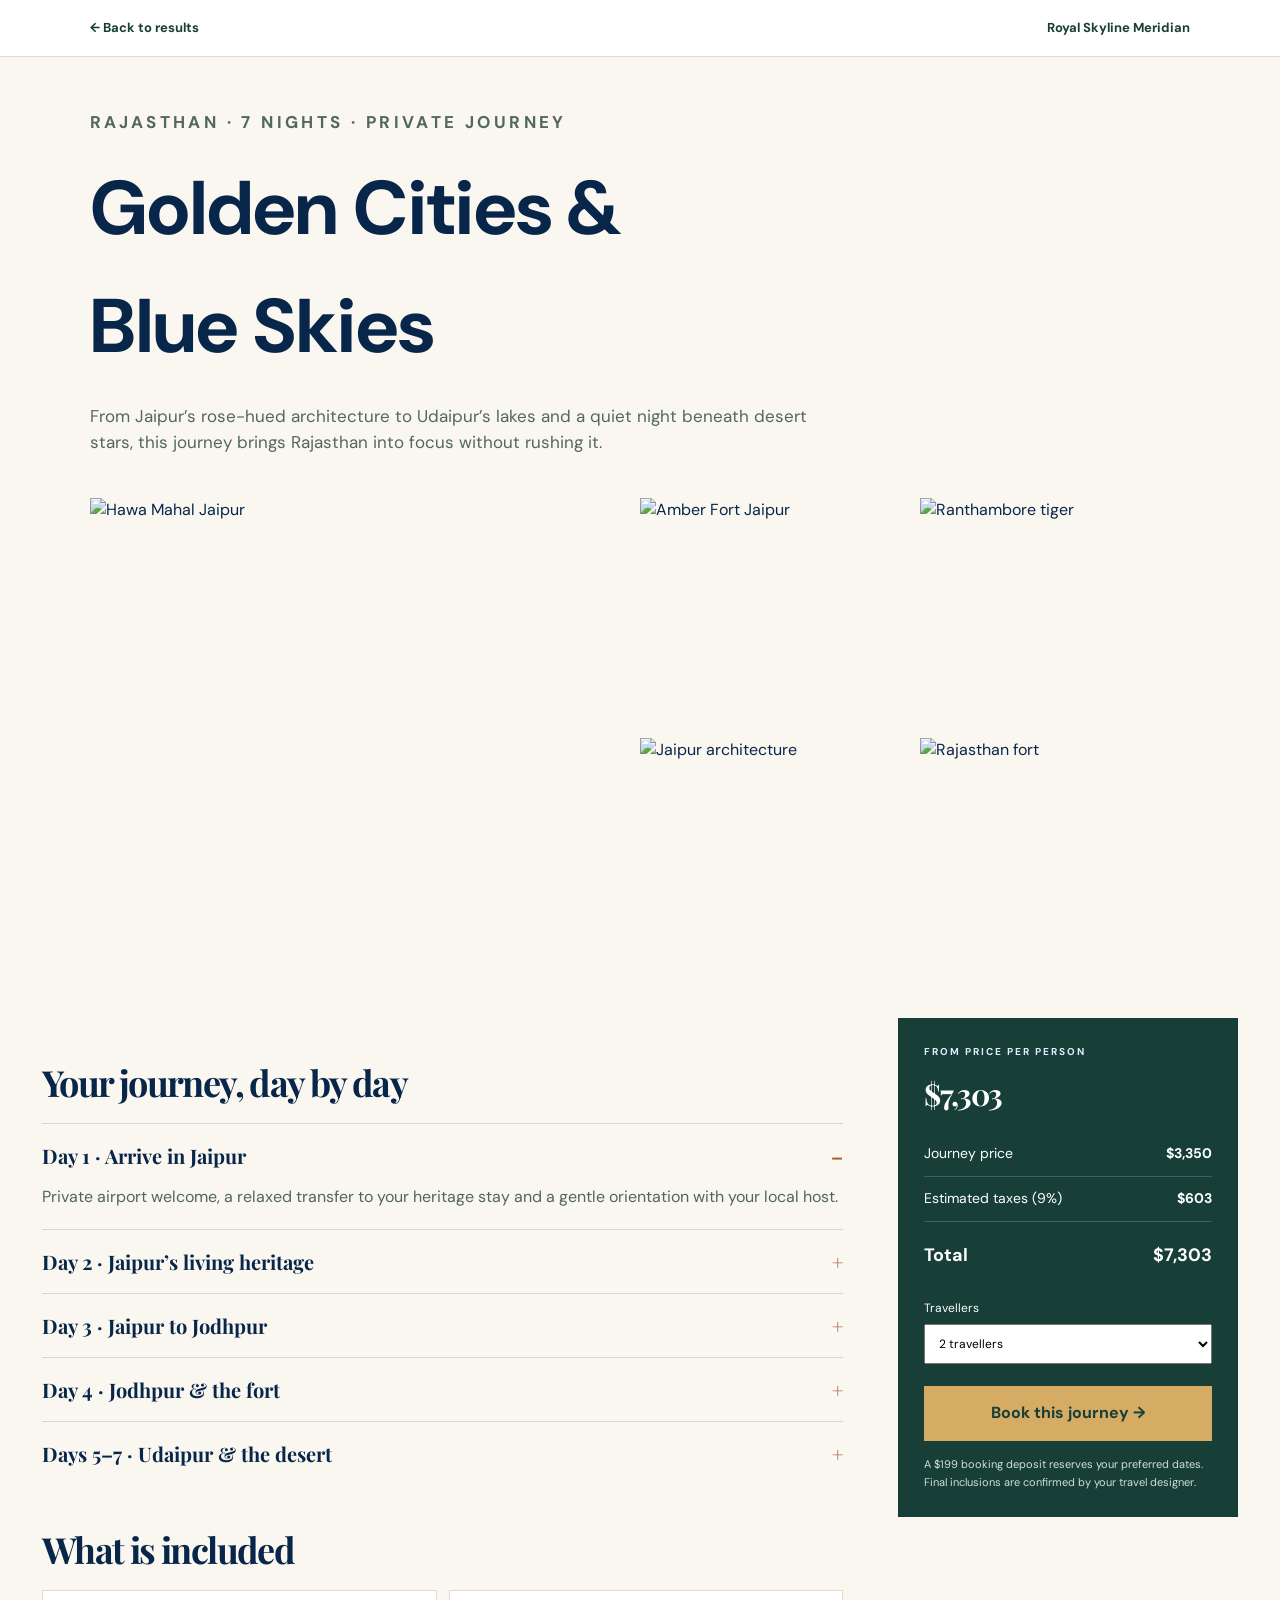
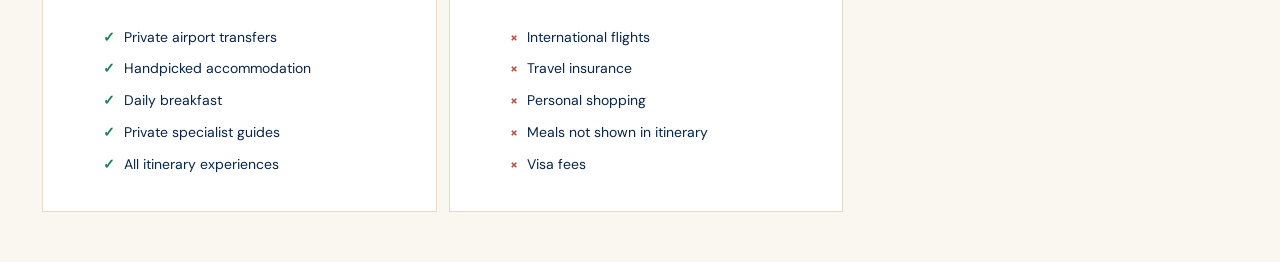
==== package.html @ 70ca9aab "Add travel search results and booking experience" ====
<!doctype html>
<html lang="en"><head><meta charset="UTF-8"><meta name="viewport" content="width=device-width,initial-scale=1"><title>Golden Cities & Blue Skies | Royal Skyline Meridian</title><link rel="preconnect" href="https://fonts.googleapis.com"><link rel="preconnect" href="https://fonts.gstatic.com" crossorigin><link href="https://fonts.googleapis.com/css2?family=DM+Sans:wght@400;500;600;700&family=Playfair+Display:wght@600;700&display=swap" rel="stylesheet"><link rel="stylesheet" href="styles.css"><style>body{background:#faf7f0}.detail-nav{padding:18px clamp(20px,7vw,110px);display:flex;justify-content:space-between;background:#fff;border-bottom:1px solid #e6dccd}.detail-nav a{text-decoration:none;color:#173f37;font-weight:700;font-size:13px}.detail-hero{padding:52px clamp(20px,7vw,110px) 25px}.detail-hero h1{font-size:clamp(42px,6vw,76px);margin:0}.detail-hero p{color:#52675f;max-width:720px;font-size:17px}.gallery{display:grid;grid-template-columns:2fr 1fr 1fr;gap:10px;padding:0 clamp(20px,7vw,110px)}.gallery img{width:100%;height:230px;object-fit:cover}.gallery img:first-child{grid-row:span 2;height:470px}.detail-grid{max-width:1240px;margin:50px auto;padding:0 22px;display:grid;grid-template-columns:minmax(0,1fr) 340px;gap:55px}.detail-copy h2{font:700 36px var(--serif);margin:40px 0 17px}.detail-copy>p{color:#50665e;line-height:1.8}.inclusion-grid{display:grid;grid-template-columns:1fr 1fr;gap:12px}.included,.excluded{padding:20px;background:#fff;border:1px solid #e5dac9}.included li,.excluded li{list-style:none;margin:10px 0;font-size:14px}.included li:before{content:'✓';color:#178251;font-weight:700;margin-right:9px}.excluded li:before{content:'×';color:#c34d45;font-weight:700;margin-right:9px}.day{border-top:1px solid #ded4c5;padding:18px 0}.day summary{cursor:pointer;font:700 20px var(--serif);list-style:none}.day summary:after{content:'+';float:right;color:#a95e31}.day[open] summary:after{content:'–'}.day p{color:#50665e;line-height:1.75;margin:14px 0 0}.booking-panel{position:sticky;top:18px;background:#173f37;color:#fff;padding:26px;height:max-content}.booking-panel h2{font:700 30px var(--serif);margin:5px 0 18px}.price-row{display:flex;justify-content:space-between;padding:11px 0;border-bottom:1px solid rgba(255,255,255,.18);font-size:14px}.booking-panel .total{font-size:18px;font-weight:700;border:0;padding-top:20px}.book-now{width:100%;margin-top:22px;border:0;background:#d6ac65;color:#173f37;padding:15px;font-weight:700}.booking-note{font-size:11px;line-height:1.6;color:#cfe1d8;margin:15px 0 0}@media(max-width:760px){.gallery{grid-template-columns:1fr 1fr}.gallery img:first-child{grid-column:span 2;grid-row:auto;height:300px}.gallery img{height:170px}.detail-grid{grid-template-columns:1fr;gap:15px}.booking-panel{position:static}.inclusion-grid{grid-template-columns:1fr}}</style></head><body><nav class="detail-nav"><a href="results.html">← Back to results</a><a href="index.html">Royal Skyline Meridian</a></nav><header class="detail-hero"><p class="eyebrow">Rajasthan · 7 nights · Private journey</p><h1>Golden Cities &amp;<br>Blue Skies</h1><p>From Jaipur’s rose-hued architecture to Udaipur’s lakes and a quiet night beneath desert stars, this journey brings Rajasthan into focus without rushing it.</p></header><section class="gallery" aria-label="Rajasthan gallery"><img src="https://images.unsplash.com/photo-1477587458883-47145ed94245?auto=format&fit=crop&w=1200&q=85" alt="Hawa Mahal Jaipur"><img src="https://images.unsplash.com/photo-1599661046289-e31897846e41?auto=format&fit=crop&w=700&q=85" alt="Amber Fort Jaipur"><img src="https://images.unsplash.com/photo-1680140979890-101e2798dddf?auto=format&fit=crop&w=700&q=85" alt="Ranthambore tiger"><img src="https://images.unsplash.com/photo-1599661046827-dacde6976546?auto=format&fit=crop&w=700&q=85" alt="Jaipur architecture"><img src="https://images.unsplash.com/photo-1599661046289-e31897846e41?auto=format&fit=crop&w=700&q=85" alt="Rajasthan fort"></section><main class="detail-grid"><section class="detail-copy"><h2>Your journey, day by day</h2><details class="day" open><summary>Day 1 · Arrive in Jaipur</summary><p>Private airport welcome, a relaxed transfer to your heritage stay and a gentle orientation with your local host.</p></details><details class="day"><summary>Day 2 · Jaipur’s living heritage</summary><p>Explore Amber Fort early, followed by a craft-focused walk through the old city and a private dinner.</p></details><details class="day"><summary>Day 3 · Jaipur to Jodhpur</summary><p>Travel west through Rajasthan’s open landscapes before arriving in the Blue City.</p></details><details class="day"><summary>Day 4 · Jodhpur & the fort</summary><p>Meander through historic lanes and meet a storyteller at Mehrangarh Fort.</p></details><details class="day"><summary>Days 5–7 · Udaipur & the desert</summary><p>Finish with lakeside calm, palace architecture and a desert evening shaped around your pace.</p></details><h2>What is included</h2><div class="inclusion-grid"><div class="included"><ul><li>Private airport transfers</li><li>Handpicked accommodation</li><li>Daily breakfast</li><li>Private specialist guides</li><li>All itinerary experiences</li></ul></div><div class="excluded"><ul><li>International flights</li><li>Travel insurance</li><li>Personal shopping</li><li>Meals not shown in itinerary</li><li>Visa fees</li></ul></div></div></section><aside class="booking-panel"><p class="eyebrow light">From price per person</p><h2 id="price">$3,650</h2><div class="price-row"><span>Journey price</span><strong>$3,350</strong></div><div class="price-row"><span>Estimated taxes (9%)</span><strong id="tax">$300</strong></div><div class="price-row total"><span>Total</span><strong id="total">$3,650</strong></div><label style="display:block;margin-top:18px;font-size:12px">Travellers <select id="travellers" style="display:block;width:100%;margin-top:7px;padding:10px"><option value="1">1 traveller</option><option value="2" selected>2 travellers</option><option value="3">3 travellers</option><option value="4">4 travellers</option></select></label><button class="book-now" id="book">Book this journey →</button><p class="booking-note" id="note">A $199 booking deposit reserves your preferred dates. Final inclusions are confirmed by your travel designer.</p></aside></main><script>const base=3350,rate=.09,n=n=>new Intl.NumberFormat('en-US',{style:'currency',currency:'USD',maximumFractionDigits:0}).format(n);function update(){const c=+document.querySelector('#travellers').value,t=base*rate;document.querySelector('#price').textContent=n(base*c+t*c);document.querySelector('#tax').textContent=n(t*c);document.querySelector('#total').textContent=n((base+t)*c)}document.querySelector('#travellers').onchange=update;document.querySelector('#book').onclick=()=>document.querySelector('#note').textContent='Your journey request is ready. Please contact hello@royalskylinemeridian.com to confirm your dates.';update();</script></body></html>
---- styles.css ----
:root{--ink:#08264a;--blue:#0756ae;--deep:#052e60;--pale:#edf6ff;--gold:#d9b46c;--white:#fff;--serif:"Playfair Display",Georgia,serif;--sans:"DM Sans",Arial,sans-serif}*{box-sizing:border-box}html{scroll-behavior:smooth}body{margin:0;background:#fff;color:var(--ink);font:16px/1.55 var(--sans)}button,input,select{font:inherit}button{cursor:pointer}.skip-link{position:absolute;top:-50px;left:15px;background:#fff;color:#000;padding:8px;z-index:20}.skip-link:focus{top:15px}.site-header{height:84px;display:flex;align-items:center;justify-content:space-between;padding:0 clamp(22px,5vw,76px);background:#fff;position:relative;z-index:5}.brand{display:flex;gap:10px;align-items:center;text-decoration:none;color:var(--ink);font:600 16px/1.02 var(--serif);letter-spacing:.02em}.brand small{display:block;color:var(--blue);font:700 7px var(--sans);letter-spacing:.27em;margin-top:5px}.brand-mark{display:grid;place-items:center;height:36px;width:36px;border:1.5px solid var(--blue);border-radius:50%;color:var(--blue);font-size:22px;font-style:italic}.main-nav{display:flex;align-items:center;gap:31px}.main-nav a,.footer-links a{color:var(--ink);font-size:13px;text-decoration:none}.nav-cta{border:0;background:var(--deep);color:#fff;padding:13px 18px;border-radius:2px;font-size:12px;font-weight:700}.nav-cta span{margin-left:9px}.menu-toggle{display:none;border:0;background:none}.hero{min-height:calc(100vh - 84px);height:710px;max-height:840px;position:relative;color:#fff;display:flex;align-items:center;overflow:hidden}.hero-image,.hero-shade{position:absolute;inset:0}.hero-image{background:url("https://images.unsplash.com/photo-1564507592333-c60657eea523?auto=format&fit=crop&w=2200&q=90") center/cover}.hero-shade{background:linear-gradient(90deg,rgba(1,27,57,.73),rgba(2,39,79,.23) 62%,rgba(1,20,41,.15))}.hero-content{position:relative;z-index:1;margin-left:clamp(22px,12vw,180px);max-width:720px}.eyebrow{text-transform:uppercase;color:var(--blue);font-size:10px;font-weight:700;letter-spacing:.2em;margin:0 0 15px}.eyebrow.light{color:#dceeff}.hero h1,h2{font:700 clamp(42px,5.7vw,80px)/1.05 var(--serif);letter-spacing:-.045em;margin:0}.hero h1 em,h2 em{font-weight:600}.hero-copy{font-size:18px;line-height:1.6;max-width:480px;margin:25px 0 34px}.hero-actions{display:flex;align-items:center;gap:30px}.button{border:0;padding:15px 20px;min-width:163px;font-weight:700;font-size:13px;border-radius:2px;transition:transform .2s,background .2s}.button:hover{transform:translateY(-2px)}.button span{margin-left:20px;font-size:18px}.button-light{background:#fff;color:var(--deep)}.button-blue{background:var(--blue);color:#fff}.text-link,.arrow-link{font-weight:700;font-size:13px;text-decoration:none;color:var(--blue)}.text-link.light{color:#fff}.text-link span,.arrow-link span{padding-left:9px;font-size:17px}.hero-foot{position:absolute;z-index:1;bottom:32px;left:clamp(22px,5vw,76px);right:clamp(22px,5vw,76px);display:flex;align-items:center;gap:16px;font-size:10px;letter-spacing:.08em}.hero-line{height:1px;flex:1;background:rgba(255,255,255,.45)}.hero-line i{display:block;width:23%;height:100%;background:#fff}.section-pad{padding:clamp(72px,10vw,145px) clamp(22px,9vw,140px)}.intro{display:grid;grid-template-columns:1.1fr .9fr;gap:70px;align-items:start}.intro h2,.section-head h2,.contact h2{font-size:clamp(38px,4.1vw,62px)}.intro-copy{max-width:440px;padding-top:36px}.intro-copy p,.contact-copy{font-size:17px;line-height:1.8;margin:0 0 28px}.feature-journey{min-height:670px;background:var(--pale);display:flex;align-items:center;position:relative;padding:85px clamp(22px,9vw,140px)}.feature-image{background:url("https://images.unsplash.com/photo-1599661046827-dacde6976546?auto=format&fit=crop&w=1500&q=85") center/cover;width:56%;height:500px}.feature-card{background:#fff;padding:clamp(36px,5vw,76px);width:50%;margin-left:-8%;position:relative;box-shadow:0 16px 50px rgba(11,58,104,.1)}.feature-card h2{font-size:clamp(34px,3.6vw,55px);margin-bottom:20px}.feature-card>p:not(.eyebrow){max-width:400px;line-height:1.75}.card-meta{border-top:1px solid #d9e4f1;border-bottom:1px solid #d9e4f1;padding:13px 0;margin:27px 0;display:flex;justify-content:space-between;font-size:12px;font-weight:600}.section-head{display:flex;justify-content:space-between;align-items:end;margin-bottom:45px}.section-note{font-size:14px;text-align:right;color:#496179;margin:0}.destination-grid{display:grid;grid-template-columns:1fr 1fr 1fr;grid-template-rows:245px 245px;gap:18px}.destination{position:relative;overflow:hidden;color:#fff;text-decoration:none}.destination.tall{grid-row:span 2}.destination.wide{grid-column:span 2}.destination img{width:100%;height:100%;object-fit:cover;display:block;transition:transform .5s}.destination:hover img{transform:scale(1.06)}.destination:after{content:"";position:absolute;inset:0;background:linear-gradient(transparent 45%,rgba(0,31,61,.75))}.destination span{position:absolute;z-index:1;bottom:20px;left:21px;font:700 29px var(--serif);letter-spacing:-.03em}.destination small{display:block;text-transform:uppercase;font:700 9px var(--sans);letter-spacing:.16em;margin-top:3px}.experiences{background:var(--deep);color:#fff;display:grid;grid-template-columns:1fr 1fr;padding:clamp(72px,10vw,145px) clamp(22px,9vw,140px);gap:80px}.experience-copy h2{font-size:clamp(40px,4.2vw,62px);margin:0 0 38px}.experience-list{border-top:1px solid rgba(255,255,255,.3)}.experience-list article{display:grid;grid-template-columns:45px 1fr 1.1fr;gap:10px;padding:25px 0;border-bottom:1px solid rgba(255,255,255,.3)}.experience-list span{color:#b5d8f8;font-size:12px}.experience-list h3{font:600 25px var(--serif);margin:0}.experience-list p{font-size:13px;line-height:1.7;color:#d7e8f8;margin:4px 0}.package-grid{display:grid;grid-template-columns:repeat(3,1fr);gap:24px}.package{background:#f5f9fd}.package img{width:100%;height:290px;object-fit:cover;display:block}.package>div{padding:23px 25px 25px;position:relative}.package p{color:#597188;text-transform:uppercase;font-size:9px;font-weight:700;letter-spacing:.16em;margin:0 0 7px}.package h3{font:700 25px/1.15 var(--serif);margin:0 0 17px}.package span{font-size:12px;color:#45617d}.mini-book{position:absolute;right:24px;bottom:24px;background:transparent;border:0;color:var(--blue);font-size:12px;font-weight:700}.mini-book b{font-size:18px;margin-left:5px}.quote{background:var(--pale);padding:90px 22px;text-align:center}.quote p{font:600 clamp(30px,3.8vw,55px)/1.25 var(--serif);max-width:900px;margin:0 auto 20px}.quote span{font-size:11px;text-transform:uppercase;letter-spacing:.15em;font-weight:700;color:#52708e}.contact{display:grid;grid-template-columns:1fr 1fr;gap:clamp(50px,10vw,160px)}.contact-form{padding-top:5px}.contact-form label,.booking-modal label{display:block;font-size:11px;font-weight:700;text-transform:uppercase;letter-spacing:.12em;margin-bottom:21px}.contact-form input,.contact-form select,.booking-modal input,.booking-modal select{display:block;width:100%;margin-top:9px;border:0;border-bottom:1px solid #adc1d4;padding:10px 0;background:transparent;color:var(--ink);outline:none;text-transform:none;letter-spacing:0;font-weight:400;font-size:15px}.form-success,.booking-success{font-size:13px;color:#057650;font-weight:600}footer{padding:48px clamp(22px,9vw,140px) 27px;background:#071e3a;color:#d5e9fa;display:grid;grid-template-columns:1.1fr 1.5fr 1fr;gap:25px;align-items:start}footer .brand{color:#fff}footer .brand-mark{color:#fff;border-color:#8ebfe9}footer p{font-size:13px;max-width:260px;margin:0}.footer-links{display:flex;gap:20px;flex-wrap:wrap}.footer-links a{color:#d5e9fa}footer small{grid-column:1/-1;border-top:1px solid #28445f;padding-top:22px;color:#89a8c5;font-size:10px}.vasu-toggle{position:fixed;bottom:24px;right:24px;z-index:9;border:0;border-radius:30px;background:var(--blue);color:#fff;padding:13px 17px;box-shadow:0 8px 25px rgba(0,54,109,.3);font-weight:700;font-size:13px}.vasu-dot{display:inline-block;width:8px;height:8px;margin-right:8px;border-radius:50%;background:#a7f0cb}.vasu-panel{position:fixed;right:24px;bottom:78px;z-index:10;width:min(370px,calc(100vw - 32px));background:#fff;box-shadow:0 18px 60px rgba(4,37,74,.27);border-radius:10px;overflow:hidden;transform:translateY(20px);opacity:0;visibility:hidden;transition:.25s}.vasu-panel.open{transform:none;opacity:1;visibility:visible}.vasu-top{background:var(--deep);color:#fff;padding:18px;display:flex;justify-content:space-between;align-items:flex-start}.vasu-top>div{display:grid;grid-template-columns:36px 1fr;column-gap:10px;align-items:center}.vasu-avatar{grid-row:span 2;display:grid;place-items:center;width:36px;height:36px;background:#9ecbf2;border-radius:50%;font:700 20px var(--serif);color:var(--deep)}.vasu-top strong{font:600 17px var(--serif)}.vasu-top small{font-size:10px;color:#b9d9f2}.vasu-close{border:0;background:transparent;color:#fff;font-size:25px;line-height:1}.vasu-messages{height:200px;padding:17px;background:#f7fbff}.message{width:85%;background:#e4f1fc;color:#143c65;padding:12px 14px;border-radius:3px 13px 13px 13px;font-size:13px;line-height:1.5;margin-bottom:11px}.message.user{margin-left:auto;background:var(--blue);color:#fff;border-radius:13px 3px 13px 13px}.quick-prompts{padding:0 15px 10px;display:flex;gap:6px;overflow:auto}.quick-prompts button{white-space:nowrap;border:1px solid #c6ddef;background:#fff;color:var(--blue);border-radius:15px;padding:6px 9px;font-size:10px}.vasu-form{display:flex;border-top:1px solid #dbe6ef;padding:10px}.vasu-form input{border:0;flex:1;outline:0;font-size:13px}.vasu-form button{border:0;border-radius:50%;width:31px;height:31px;background:var(--blue);color:#fff;font-size:18px}.booking-modal{border:0;padding:clamp(28px,5vw,52px);width:min(560px,calc(100vw - 28px));color:var(--ink);box-shadow:0 22px 70px rgba(0,26,58,.35)}.booking-modal::backdrop{background:rgba(2,24,49,.6);backdrop-filter:blur(3px)}.booking-modal h2{font-size:43px;margin:0 0 12px}.booking-modal>p:not(.eyebrow){margin-bottom:27px}.modal-close{position:absolute;right:20px;top:15px;background:none;border:0;color:var(--blue);font-size:30px}.form-row{display:grid;grid-template-columns:1fr 1fr;gap:22px}.sr-only{position:absolute;width:1px;height:1px;padding:0;margin:-1px;overflow:hidden;clip:rect(0,0,0,0);white-space:nowrap;border:0}@media(max-width:780px){.site-header{height:70px}.menu-toggle{display:block;width:28px;padding:3px;background:transparent}.menu-toggle span:not(.sr-only){height:2px;background:var(--blue);display:block;margin:5px 0}.main-nav{display:none;position:absolute;top:70px;left:0;right:0;padding:23px;background:#fff;box-shadow:0 8px 18px rgba(0,32,64,.12);flex-direction:column;align-items:stretch;gap:17px}.main-nav.open{display:flex}.main-nav a{font-size:15px}.nav-cta{width:100%;text-align:left}.hero{min-height:630px;height:calc(100vh - 70px)}.hero-content{margin-left:24px;margin-right:24px}.hero-copy{font-size:16px}.hero-foot{left:24px;right:24px}.intro,.contact,.experiences{grid-template-columns:1fr;gap:35px}.intro-copy{padding-top:0}.feature-journey{padding:55px 22px;display:block}.feature-image{width:100%;height:320px}.feature-card{width:calc(100% - 24px);margin:-40px 0 0 auto}.destination-grid{grid-template-columns:1fr 1fr;grid-template-rows:210px 210px 210px}.destination.tall{grid-row:span 2}.destination.wide{grid-column:span 2}.experience-list article{grid-template-columns:34px 1fr}.experience-list p{grid-column:2}.package-grid{grid-template-columns:1fr;gap:22px}.package img{height:260px}.section-head{align-items:start;gap:18px}.section-head .arrow-link{white-space:nowrap}.section-note{display:none}footer{grid-template-columns:1fr 1fr}.footer-links{justify-content:flex-end}.form-row{grid-template-columns:1fr}.booking-modal h2{font-size:36px}}@media(max-width:460px){.hero h1{font-size:47px}.hero-actions{gap:20px;align-items:flex-start;flex-direction:column}.hero-foot span:last-child{display:none}.destination-grid{grid-template-columns:1fr;grid-template-rows:220px 190px 190px 190px}.destination.tall,.destination.wide{grid-row:auto;grid-column:auto}.destination span{font-size:26px}.section-head{display:block}.section-head .arrow-link{display:inline-block;margin-top:17px}.feature-card{width:100%;margin:0;padding:32px 25px}.feature-image{height:270px}.card-meta{gap:8px;font-size:11px}.experiences{gap:48px}footer{grid-template-columns:1fr}.footer-links{justify-content:flex-start}.vasu-toggle{right:15px;bottom:15px}.vasu-panel{right:15px;bottom:67px}}
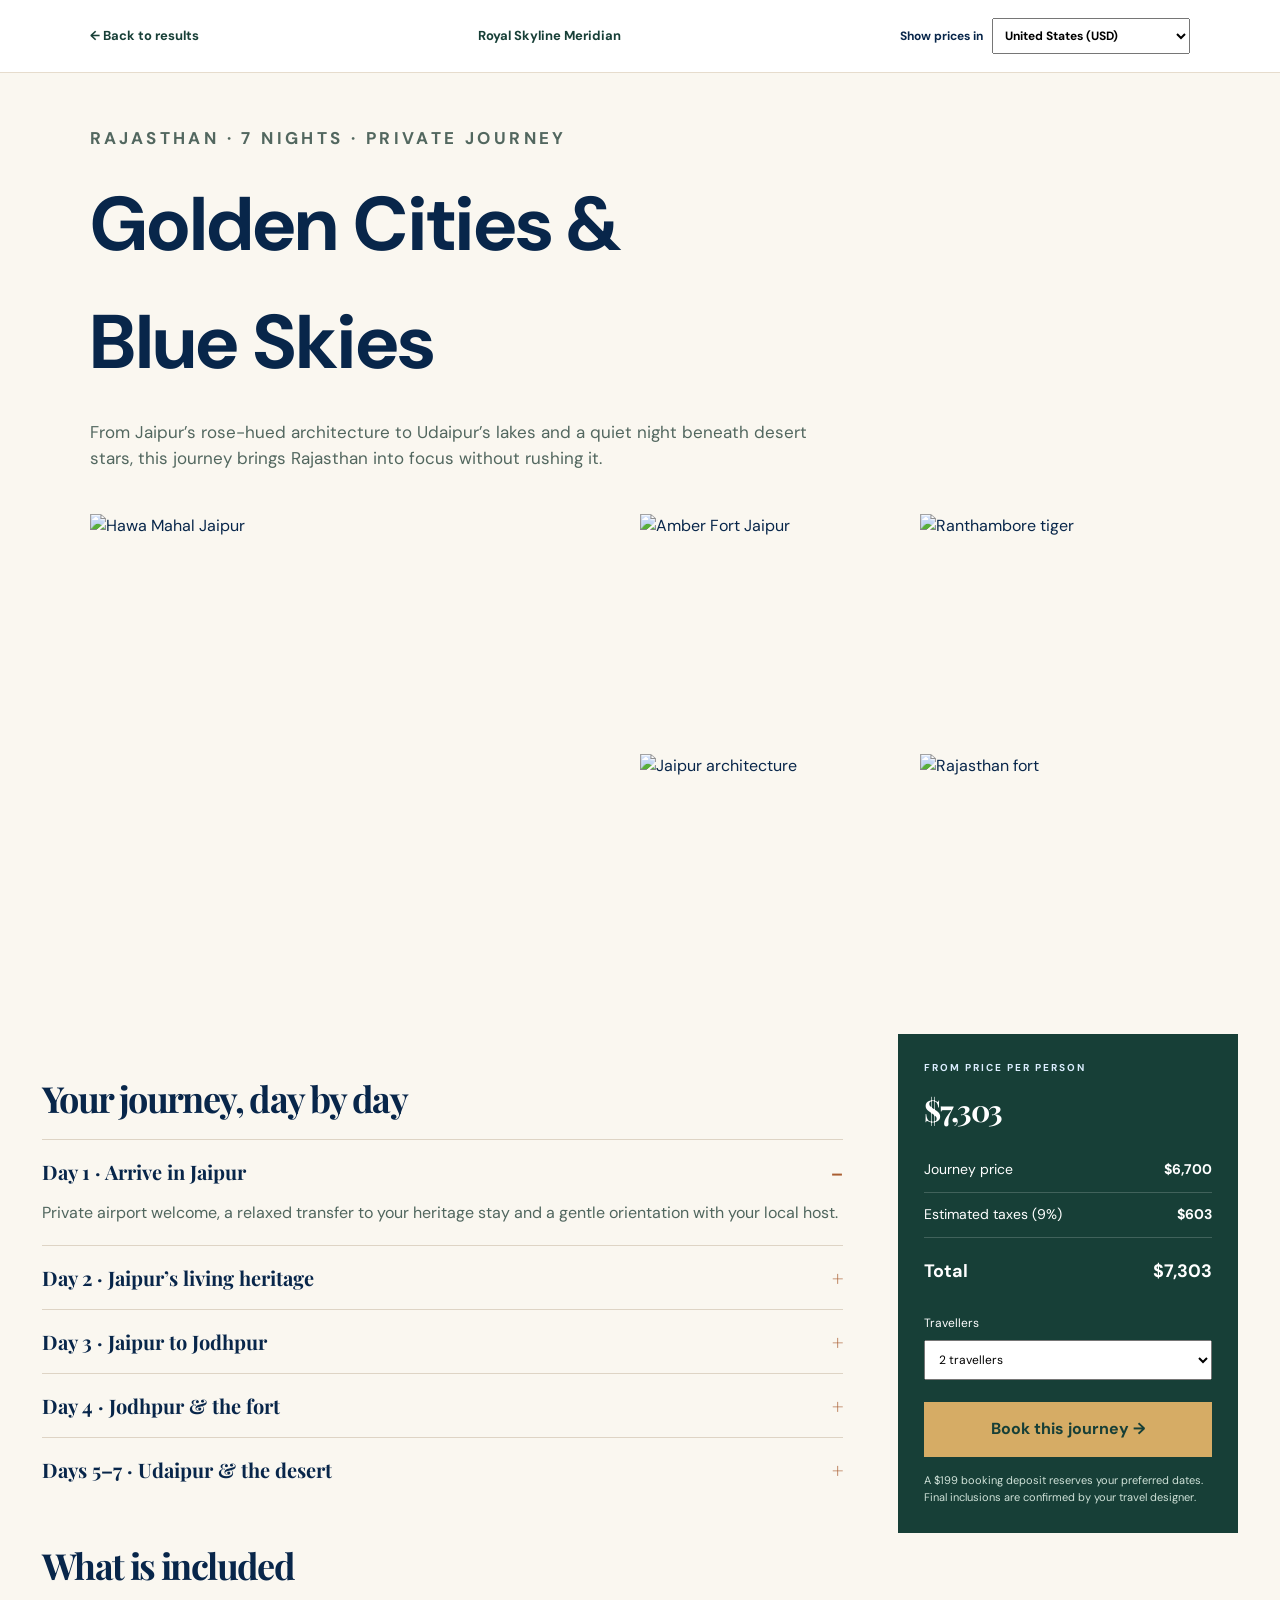
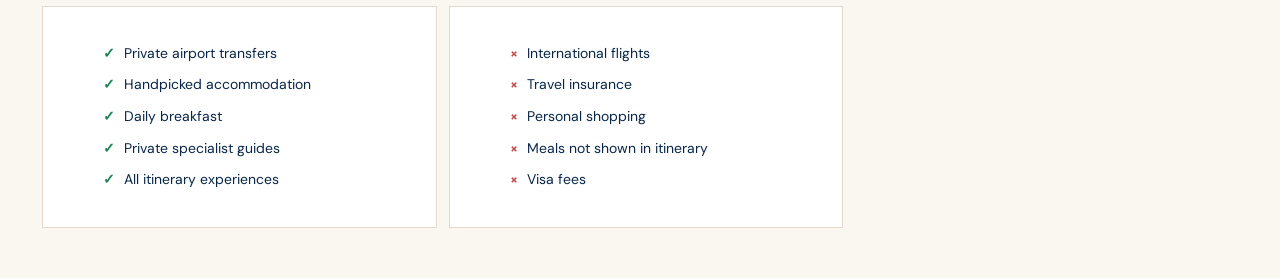
==== commit 8d4f212a: "Add country-wise currency conversion to booking pages" ====
--- a/package.html
+++ b/package.html
@@ -1,2 +1,2 @@
 <!doctype html>
-<html lang="en"><head><meta charset="UTF-8"><meta name="viewport" content="width=device-width,initial-scale=1"><title>Golden Cities & Blue Skies | Royal Skyline Meridian</title><link rel="preconnect" href="https://fonts.googleapis.com"><link rel="preconnect" href="https://fonts.gstatic.com" crossorigin><link href="https://fonts.googleapis.com/css2?family=DM+Sans:wght@400;500;600;700&family=Playfair+Display:wght@600;700&display=swap" rel="stylesheet"><link rel="stylesheet" href="styles.css"><style>body{background:#faf7f0}.detail-nav{padding:18px clamp(20px,7vw,110px);display:flex;justify-content:space-between;background:#fff;border-bottom:1px solid #e6dccd}.detail-nav a{text-decoration:none;color:#173f37;font-weight:700;font-size:13px}.detail-hero{padding:52px clamp(20px,7vw,110px) 25px}.detail-hero h1{font-size:clamp(42px,6vw,76px);margin:0}.detail-hero p{color:#52675f;max-width:720px;font-size:17px}.gallery{display:grid;grid-template-columns:2fr 1fr 1fr;gap:10px;padding:0 clamp(20px,7vw,110px)}.gallery img{width:100%;height:230px;object-fit:cover}.gallery img:first-child{grid-row:span 2;height:470px}.detail-grid{max-width:1240px;margin:50px auto;padding:0 22px;display:grid;grid-template-columns:minmax(0,1fr) 340px;gap:55px}.detail-copy h2{font:700 36px var(--serif);margin:40px 0 17px}.detail-copy>p{color:#50665e;line-height:1.8}.inclusion-grid{display:grid;grid-template-columns:1fr 1fr;gap:12px}.included,.excluded{padding:20px;background:#fff;border:1px solid #e5dac9}.included li,.excluded li{list-style:none;margin:10px 0;font-size:14px}.included li:before{content:'✓';color:#178251;font-weight:700;margin-right:9px}.excluded li:before{content:'×';color:#c34d45;font-weight:700;margin-right:9px}.day{border-top:1px solid #ded4c5;padding:18px 0}.day summary{cursor:pointer;font:700 20px var(--serif);list-style:none}.day summary:after{content:'+';float:right;color:#a95e31}.day[open] summary:after{content:'–'}.day p{color:#50665e;line-height:1.75;margin:14px 0 0}.booking-panel{position:sticky;top:18px;background:#173f37;color:#fff;padding:26px;height:max-content}.booking-panel h2{font:700 30px var(--serif);margin:5px 0 18px}.price-row{display:flex;justify-content:space-between;padding:11px 0;border-bottom:1px solid rgba(255,255,255,.18);font-size:14px}.booking-panel .total{font-size:18px;font-weight:700;border:0;padding-top:20px}.book-now{width:100%;margin-top:22px;border:0;background:#d6ac65;color:#173f37;padding:15px;font-weight:700}.booking-note{font-size:11px;line-height:1.6;color:#cfe1d8;margin:15px 0 0}@media(max-width:760px){.gallery{grid-template-columns:1fr 1fr}.gallery img:first-child{grid-column:span 2;grid-row:auto;height:300px}.gallery img{height:170px}.detail-grid{grid-template-columns:1fr;gap:15px}.booking-panel{position:static}.inclusion-grid{grid-template-columns:1fr}}</style></head><body><nav class="detail-nav"><a href="results.html">← Back to results</a><a href="index.html">Royal Skyline Meridian</a></nav><header class="detail-hero"><p class="eyebrow">Rajasthan · 7 nights · Private journey</p><h1>Golden Cities &amp;<br>Blue Skies</h1><p>From Jaipur’s rose-hued architecture to Udaipur’s lakes and a quiet night beneath desert stars, this journey brings Rajasthan into focus without rushing it.</p></header><section class="gallery" aria-label="Rajasthan gallery"><img src="https://images.unsplash.com/photo-1477587458883-47145ed94245?auto=format&fit=crop&w=1200&q=85" alt="Hawa Mahal Jaipur"><img src="https://images.unsplash.com/photo-1599661046289-e31897846e41?auto=format&fit=crop&w=700&q=85" alt="Amber Fort Jaipur"><img src="https://images.unsplash.com/photo-1680140979890-101e2798dddf?auto=format&fit=crop&w=700&q=85" alt="Ranthambore tiger"><img src="https://images.unsplash.com/photo-1599661046827-dacde6976546?auto=format&fit=crop&w=700&q=85" alt="Jaipur architecture"><img src="https://images.unsplash.com/photo-1599661046289-e31897846e41?auto=format&fit=crop&w=700&q=85" alt="Rajasthan fort"></section><main class="detail-grid"><section class="detail-copy"><h2>Your journey, day by day</h2><details class="day" open><summary>Day 1 · Arrive in Jaipur</summary><p>Private airport welcome, a relaxed transfer to your heritage stay and a gentle orientation with your local host.</p></details><details class="day"><summary>Day 2 · Jaipur’s living heritage</summary><p>Explore Amber Fort early, followed by a craft-focused walk through the old city and a private dinner.</p></details><details class="day"><summary>Day 3 · Jaipur to Jodhpur</summary><p>Travel west through Rajasthan’s open landscapes before arriving in the Blue City.</p></details><details class="day"><summary>Day 4 · Jodhpur & the fort</summary><p>Meander through historic lanes and meet a storyteller at Mehrangarh Fort.</p></details><details class="day"><summary>Days 5–7 · Udaipur & the desert</summary><p>Finish with lakeside calm, palace architecture and a desert evening shaped around your pace.</p></details><h2>What is included</h2><div class="inclusion-grid"><div class="included"><ul><li>Private airport transfers</li><li>Handpicked accommodation</li><li>Daily breakfast</li><li>Private specialist guides</li><li>All itinerary experiences</li></ul></div><div class="excluded"><ul><li>International flights</li><li>Travel insurance</li><li>Personal shopping</li><li>Meals not shown in itinerary</li><li>Visa fees</li></ul></div></div></section><aside class="booking-panel"><p class="eyebrow light">From price per person</p><h2 id="price">$3,650</h2><div class="price-row"><span>Journey price</span><strong>$3,350</strong></div><div class="price-row"><span>Estimated taxes (9%)</span><strong id="tax">$300</strong></div><div class="price-row total"><span>Total</span><strong id="total">$3,650</strong></div><label style="display:block;margin-top:18px;font-size:12px">Travellers <select id="travellers" style="display:block;width:100%;margin-top:7px;padding:10px"><option value="1">1 traveller</option><option value="2" selected>2 travellers</option><option value="3">3 travellers</option><option value="4">4 travellers</option></select></label><button class="book-now" id="book">Book this journey →</button><p class="booking-note" id="note">A $199 booking deposit reserves your preferred dates. Final inclusions are confirmed by your travel designer.</p></aside></main><script>const base=3350,rate=.09,n=n=>new Intl.NumberFormat('en-US',{style:'currency',currency:'USD',maximumFractionDigits:0}).format(n);function update(){const c=+document.querySelector('#travellers').value,t=base*rate;document.querySelector('#price').textContent=n(base*c+t*c);document.querySelector('#tax').textContent=n(t*c);document.querySelector('#total').textContent=n((base+t)*c)}document.querySelector('#travellers').onchange=update;document.querySelector('#book').onclick=()=>document.querySelector('#note').textContent='Your journey request is ready. Please contact hello@royalskylinemeridian.com to confirm your dates.';update();</script></body></html>
+<html lang="en"><head><meta charset="UTF-8"><meta name="viewport" content="width=device-width,initial-scale=1"><title>Golden Cities & Blue Skies | Royal Skyline Meridian</title><link rel="preconnect" href="https://fonts.googleapis.com"><link rel="preconnect" href="https://fonts.gstatic.com" crossorigin><link href="https://fonts.googleapis.com/css2?family=DM+Sans:wght@400;500;600;700&family=Playfair+Display:wght@600;700&display=swap" rel="stylesheet"><link rel="stylesheet" href="styles.css"><style>body{background:#faf7f0}.detail-nav{padding:18px clamp(20px,7vw,110px);display:flex;justify-content:space-between;align-items:center;background:#fff;border-bottom:1px solid #e6dccd}.detail-nav a{text-decoration:none;color:#173f37;font-weight:700;font-size:13px}.currency-picker{font-size:12px;font-weight:700}.currency-picker select{padding:8px;margin-left:6px}.detail-hero{padding:52px clamp(20px,7vw,110px) 25px}.detail-hero h1{font-size:clamp(42px,6vw,76px);margin:0}.detail-hero p{color:#52675f;max-width:720px;font-size:17px}.gallery{display:grid;grid-template-columns:2fr 1fr 1fr;gap:10px;padding:0 clamp(20px,7vw,110px)}.gallery img{width:100%;height:230px;object-fit:cover}.gallery img:first-child{grid-row:span 2;height:470px}.detail-grid{max-width:1240px;margin:50px auto;padding:0 22px;display:grid;grid-template-columns:minmax(0,1fr) 340px;gap:55px}.detail-copy h2{font:700 36px var(--serif);margin:40px 0 17px}.detail-copy>p{color:#50665e;line-height:1.8}.inclusion-grid{display:grid;grid-template-columns:1fr 1fr;gap:12px}.included,.excluded{padding:20px;background:#fff;border:1px solid #e5dac9}.included li,.excluded li{list-style:none;margin:10px 0;font-size:14px}.included li:before{content:'✓';color:#178251;font-weight:700;margin-right:9px}.excluded li:before{content:'×';color:#c34d45;font-weight:700;margin-right:9px}.day{border-top:1px solid #ded4c5;padding:18px 0}.day summary{cursor:pointer;font:700 20px var(--serif);list-style:none}.day summary:after{content:'+';float:right;color:#a95e31}.day[open] summary:after{content:'–'}.day p{color:#50665e;line-height:1.75;margin:14px 0 0}.booking-panel{position:sticky;top:18px;background:#173f37;color:#fff;padding:26px;height:max-content}.booking-panel h2{font:700 30px var(--serif);margin:5px 0 18px}.price-row{display:flex;justify-content:space-between;padding:11px 0;border-bottom:1px solid rgba(255,255,255,.18);font-size:14px}.booking-panel .total{font-size:18px;font-weight:700;border:0;padding-top:20px}.book-now{width:100%;margin-top:22px;border:0;background:#d6ac65;color:#173f37;padding:15px;font-weight:700}.booking-note{font-size:11px;line-height:1.6;color:#cfe1d8;margin:15px 0 0}@media(max-width:760px){.detail-nav{align-items:flex-start;flex-direction:column;gap:12px}.gallery{grid-template-columns:1fr 1fr}.gallery img:first-child{grid-column:span 2;grid-row:auto;height:300px}.gallery img{height:170px}.detail-grid{grid-template-columns:1fr;gap:15px}.booking-panel{position:static}.inclusion-grid{grid-template-columns:1fr}}</style><script src="currency.js"></script></head><body><nav class="detail-nav"><a href="results.html">← Back to results</a><a href="index.html">Royal Skyline Meridian</a><label class="currency-picker">Show prices in <select data-currency-select aria-label="Choose currency"></select></label></nav><header class="detail-hero"><p class="eyebrow">Rajasthan · 7 nights · Private journey</p><h1>Golden Cities &amp;<br>Blue Skies</h1><p>From Jaipur’s rose-hued architecture to Udaipur’s lakes and a quiet night beneath desert stars, this journey brings Rajasthan into focus without rushing it.</p></header><section class="gallery"><img src="https://images.unsplash.com/photo-1477587458883-47145ed94245?auto=format&fit=crop&w=1200&q=85" alt="Hawa Mahal Jaipur"><img src="https://images.unsplash.com/photo-1599661046289-e31897846e41?auto=format&fit=crop&w=700&q=85" alt="Amber Fort Jaipur"><img src="https://images.unsplash.com/photo-1680140979890-101e2798dddf?auto=format&fit=crop&w=700&q=85" alt="Ranthambore tiger"><img src="https://images.unsplash.com/photo-1599661046827-dacde6976546?auto=format&fit=crop&w=700&q=85" alt="Jaipur architecture"><img src="https://images.unsplash.com/photo-1599661046289-e31897846e41?auto=format&fit=crop&w=700&q=85" alt="Rajasthan fort"></section><main class="detail-grid"><section class="detail-copy"><h2>Your journey, day by day</h2><details class="day" open><summary>Day 1 · Arrive in Jaipur</summary><p>Private airport welcome, a relaxed transfer to your heritage stay and a gentle orientation with your local host.</p></details><details class="day"><summary>Day 2 · Jaipur’s living heritage</summary><p>Explore Amber Fort early, followed by a craft-focused walk through the old city and a private dinner.</p></details><details class="day"><summary>Day 3 · Jaipur to Jodhpur</summary><p>Travel west through Rajasthan’s open landscapes before arriving in the Blue City.</p></details><details class="day"><summary>Day 4 · Jodhpur & the fort</summary><p>Meander through historic lanes and meet a storyteller at Mehrangarh Fort.</p></details><details class="day"><summary>Days 5–7 · Udaipur & the desert</summary><p>Finish with lakeside calm, palace architecture and a desert evening shaped around your pace.</p></details><h2>What is included</h2><div class="inclusion-grid"><div class="included"><ul><li>Private airport transfers</li><li>Handpicked accommodation</li><li>Daily breakfast</li><li>Private specialist guides</li><li>All itinerary experiences</li></ul></div><div class="excluded"><ul><li>International flights</li><li>Travel insurance</li><li>Personal shopping</li><li>Meals not shown in itinerary</li><li>Visa fees</li></ul></div></div></section><aside class="booking-panel"><p class="eyebrow light">From price per person</p><h2 id="price"></h2><div class="price-row"><span>Journey price</span><strong id="journey"></strong></div><div class="price-row"><span>Estimated taxes (9%)</span><strong id="tax"></strong></div><div class="price-row total"><span>Total</span><strong id="total"></strong></div><label style="display:block;margin-top:18px;font-size:12px">Travellers <select id="travellers" style="display:block;width:100%;margin-top:7px;padding:10px"><option value="1">1 traveller</option><option value="2" selected>2 travellers</option><option value="3">3 travellers</option><option value="4">4 travellers</option></select></label><button class="book-now" id="book">Book this journey →</button><p class="booking-note" id="note">A $199 booking deposit reserves your preferred dates. Final inclusions are confirmed by your travel designer.</p></aside></main><script>const base=3350,taxRate=.09;function update(){const count=+document.querySelector('#travellers').value,country=RSMCurrency.selected,tax=base*taxRate,total=(base+tax)*count;document.querySelector('#price').textContent=RSMCurrency.format(total,country);document.querySelector('#journey').textContent=RSMCurrency.format(base*count,country);document.querySelector('#tax').textContent=RSMCurrency.format(tax*count,country);document.querySelector('#total').textContent=RSMCurrency.format(total,country)}document.addEventListener('DOMContentLoaded',update);document.addEventListener('rsm:currency',update);document.querySelector('#travellers').onchange=update;document.querySelector('#book').onclick=()=>document.querySelector('#note').textContent='Your journey request is ready. Please contact hello@royalskylinemeridian.com to confirm your dates.';</script></body></html>
